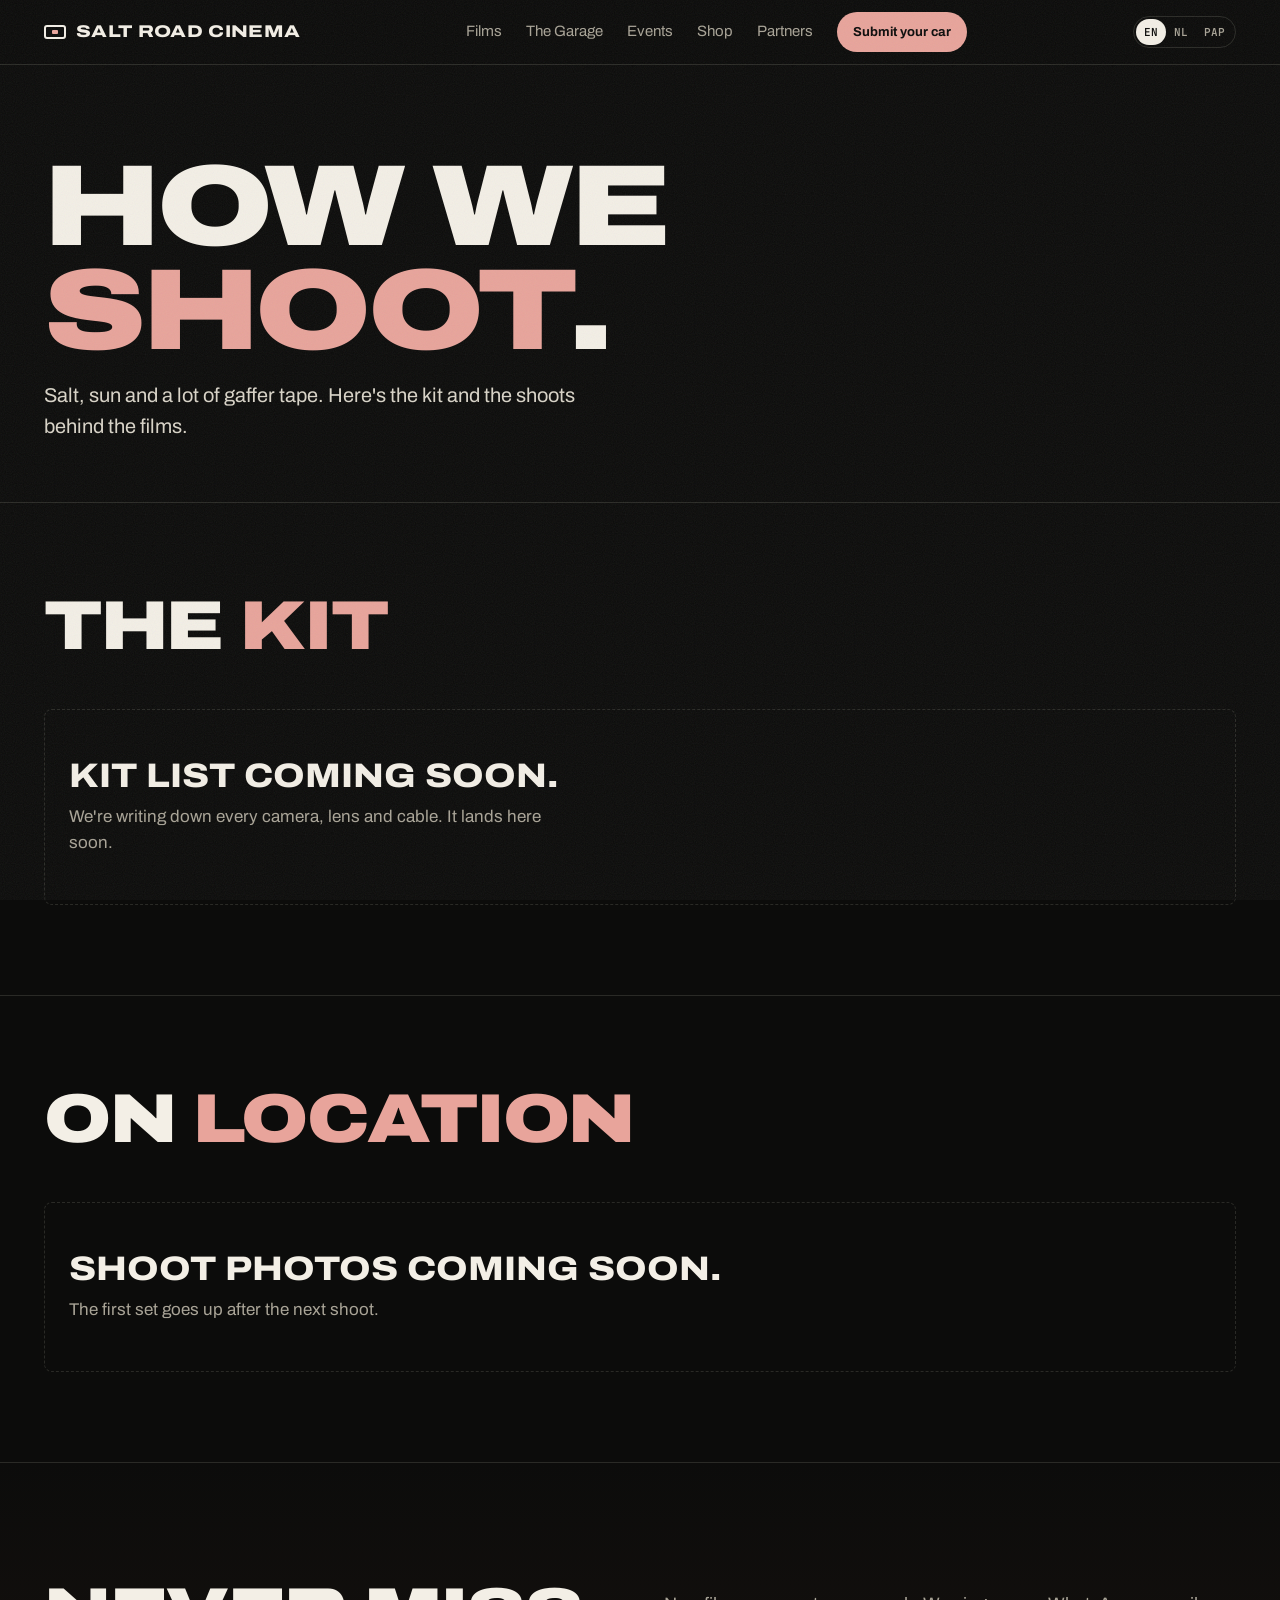
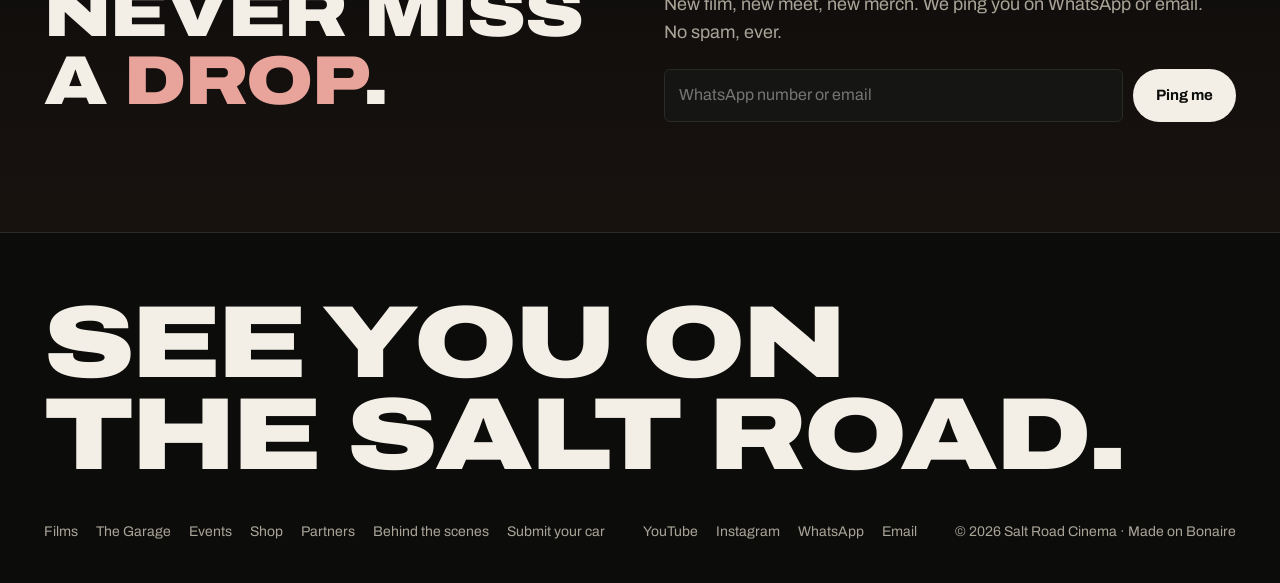
==== behind-the-scenes.html @ e277b89e "Add shop, partners and behind-the-scenes pages Co-Authored-By: Claude Opus 5.5 <noreply@anthropic.co" ====
<!doctype html>
<html lang="en">
<head>
<meta charset="utf-8">
<meta name="viewport" content="width=device-width,initial-scale=1">
<title>Behind the scenes | Salt Road Cinema</title>
<meta name="description" content="How Salt Road Cinema shoots cars on Bonaire. The kit and the shoots.">
<meta name="robots" content="noindex">
<link rel="preconnect" href="https://fonts.googleapis.com"><link rel="preconnect" href="https://fonts.gstatic.com" crossorigin>
<link href="https://fonts.googleapis.com/css2?family=Archivo:wdth,wght@100..125,400..900&family=JetBrains+Mono:wght@400;600&display=swap" rel="stylesheet">
<link rel="stylesheet" href="assets/styles.css">
<link rel="stylesheet" href="assets/css/bts.css">
</head>
<body data-page="bts">
<div data-shell="nav"></div>

<header class="page-head"><div class="wrap">
  <h1 data-i18n-html="bts.h1"></h1>
  <p class="sub" data-i18n="bts.sub"></p>
</div></header>

<main>
  <section id="gear"><div class="wrap">
    <div class="head reveal"><h2 data-i18n-html="bts.gear.h"></h2></div>
    <div id="gear-body"></div>
  </div></section>

  <section id="shoots"><div class="wrap">
    <div class="head reveal"><h2 data-i18n-html="bts.shoots.h"></h2></div>
    <div id="shoots-body"></div>
  </div></section>
</main>

<dialog id="lightbox" class="lightbox" aria-label="Photo viewer">
  <button class="lb-close" id="lb-close" type="button" data-i18n-aria="bts.close">&times;</button>
  <button class="lb-nav lb-prev" id="lb-prev" type="button" data-i18n-aria="bts.prev">&#8592;</button>
  <figure>
    <img id="lb-img" alt="">
    <figcaption id="lb-cap"></figcaption>
  </figure>
  <button class="lb-nav lb-next" id="lb-next" type="button" data-i18n-aria="bts.next">&#8594;</button>
</dialog>

<div data-shell="signup"></div><div data-shell="footer"></div>

<script src="assets/config.js"></script>
<script src="assets/i18n.js"></script>
<script src="assets/i18n/bts.js"></script>
<script src="data/gear.js"></script>
<script src="assets/shell.js"></script>
<script src="assets/bts.js"></script>
</body>
</html>
---- assets/styles.css ----
:root{
  --asphalt:#0c0c0b; --asphalt-2:#151513; --line:#2a2a26;
  --salt:#f3efe6; --salt-dim:#a9a497;
  --pan:#e8a49b;            /* Bonaire salt pan pink */
  --rally:#2346b8;          /* WR blue */
  --gold:#d4a72c;           /* gold wheels */
  --ok:#7fbf8a;
  --wide:"Archivo",system-ui,sans-serif;
  --mono:"JetBrains Mono",ui-monospace,monospace;
  --max:1240px;
}
*{box-sizing:border-box;margin:0;padding:0}
html{scroll-behavior:smooth}
body{background:var(--asphalt);color:var(--salt);font-family:var(--wide);font-size:17px;line-height:1.55;-webkit-font-smoothing:antialiased;overflow-x:hidden}
img{max-width:100%;display:block}
a{color:inherit}
.wrap{max-width:var(--max);margin:0 auto;padding:0 24px}
@media(max-width:600px){.wrap{padding:0 16px}}

/* film grain */
body::after{content:"";position:fixed;inset:0;pointer-events:none;z-index:100;opacity:.07;
  background-image:url("data:image/svg+xml,%3Csvg xmlns='http://www.w3.org/2000/svg' width='160' height='160'%3E%3Cfilter id='n'%3E%3CfeTurbulence type='fractalNoise' baseFrequency='.9' numOctaves='2'/%3E%3C/filter%3E%3Crect width='100%25' height='100%25' filter='url(%23n)'/%3E%3C/svg%3E")}

/* nav */
.nav{position:sticky;top:0;z-index:50;background:rgba(12,12,11,.86);backdrop-filter:blur(10px);border-bottom:1px solid var(--line)}
.nav .wrap{display:flex;align-items:center;justify-content:space-between;height:64px;gap:16px}
.logo{font-weight:800;font-stretch:125%;letter-spacing:.02em;text-decoration:none;font-size:17px;display:flex;align-items:center;gap:10px;white-space:nowrap}
.logo i{width:22px;height:14px;border:2px solid var(--salt);border-radius:3px;position:relative;display:inline-block}
.logo i::after{content:"";position:absolute;inset:3px 6px;background:var(--pan);border-radius:1px}
.nav-links{display:flex;gap:24px;list-style:none;font-size:15px;align-items:center}
.nav-links a:not(.btn){text-decoration:none;color:var(--salt-dim)}
.nav-links a:not(.btn):hover,.nav-links a[aria-current]{color:var(--salt)}
.nav-right{display:flex;align-items:center;gap:12px}
.lang{display:flex;border:1px solid var(--line);border-radius:99px;padding:2px}
.lang button{font:600 11px var(--mono);color:var(--salt-dim);background:none;border:0;padding:6px 8px;border-radius:99px;cursor:pointer}
.lang button[aria-pressed="true"]{background:var(--salt);color:var(--asphalt)}
.burger{display:none;width:40px;height:40px;background:none;border:1px solid var(--line);border-radius:8px;cursor:pointer;position:relative}
.burger span{position:absolute;left:11px;right:11px;height:2px;background:var(--salt);transition:transform .2s}
.burger span:first-child{top:15px}.burger span:nth-child(2){top:23px}
.menu-open .burger span:first-child{transform:translateY(4px) rotate(45deg)}
.menu-open .burger span:nth-child(2){transform:translateY(-4px) rotate(-45deg)}
.sr{position:absolute;width:1px;height:1px;overflow:hidden;clip:rect(0 0 0 0)}
@media(max-width:980px){
  .burger{display:block}
  .nav-links{display:none;position:absolute;top:64px;left:0;right:0;flex-direction:column;align-items:flex-start;gap:0;background:var(--asphalt);border-bottom:1px solid var(--line);padding:8px 16px 20px}
  .menu-open .nav-links{display:flex}
  .nav-links li{width:100%}
  .nav-links a:not(.btn){display:block;padding:14px 0;font-size:20px;font-weight:700;color:var(--salt);border-bottom:1px solid var(--line)}
  .nav-cta{margin-top:16px}
}
@media(max-width:420px){.logo{font-size:14px}.lang button{padding:6px 6px}}

.btn{display:inline-flex;align-items:center;gap:10px;font-family:var(--wide);font-weight:700;font-size:15px;padding:14px 22px;border-radius:999px;text-decoration:none;border:1px solid transparent;cursor:pointer;transition:transform .15s,background .15s,color .15s}
.btn:hover{transform:translateY(-1px)}
.btn-salt{background:var(--salt);color:var(--asphalt)}
.btn-pan{background:var(--pan);color:var(--asphalt)}
.btn-ghost{border-color:var(--line);color:var(--salt);background:transparent}
.btn-ghost:hover{border-color:var(--salt-dim)}
.btn-sm{padding:9px 15px;font-size:13px}

/* hero */
.hero{position:relative;min-height:calc(100svh - 64px);display:flex;align-items:flex-end;overflow:hidden;border-bottom:1px solid var(--line)}
.hero-bg{position:absolute;inset:0;background:
  linear-gradient(180deg,rgba(12,12,11,.15) 0%,rgba(12,12,11,.25) 45%,var(--asphalt) 100%),
  var(--hero-img, radial-gradient(120% 80% at 70% 30%,#3a2a28 0%,#14110f 60%))}
.hero-bg.photo{background-size:cover;background-position:center}
.letterbox::before,.letterbox::after{content:"";position:absolute;left:0;right:0;height:5vh;background:#000;z-index:2}
.letterbox::before{top:0}.letterbox::after{bottom:0}
.hero .wrap{position:relative;z-index:3;padding-bottom:12vh;width:100%}
.hero h1{font-weight:900;font-stretch:125%;font-size:clamp(46px,9vw,136px);line-height:.92;letter-spacing:-.02em;text-transform:uppercase}
.hero h1 em{font-style:normal;color:var(--pan)}
.hero p.lead{max-width:540px;font-size:clamp(18px,2vw,21px);color:#d9d4c8;margin:26px 0 32px}
.hero .ctas{display:flex;gap:12px;flex-wrap:wrap}
.timecode{position:absolute;z-index:3;top:calc(5vh + 18px);right:24px;font-family:var(--mono);font-size:12px;color:var(--salt-dim);display:flex;gap:10px;align-items:center}
.timecode b{width:8px;height:8px;border-radius:50%;background:#e5484d;animation:rec 1.2s infinite}
@keyframes rec{50%{opacity:.2}}

/* sections */
section{padding:110px 0;border-bottom:1px solid var(--line)}
@media(max-width:600px){section{padding:72px 0}}
h2{font-weight:900;font-stretch:120%;font-size:clamp(34px,5.4vw,72px);line-height:.98;letter-spacing:-.02em;text-transform:uppercase;max-width:14ch}
h2 em{font-style:normal;color:var(--pan)}
.sub{color:var(--salt-dim);max-width:560px;margin-top:18px;font-size:18px}
.head{display:flex;justify-content:space-between;align-items:flex-end;gap:24px;flex-wrap:wrap;margin-bottom:48px}

/* videos */
.reel{display:grid;grid-template-columns:2fr 1fr;gap:16px;align-items:start}
.reel .side{display:grid;gap:16px}
@media(max-width:860px){.reel{grid-template-columns:1fr}}
.vid{position:relative;aspect-ratio:16/9;background:var(--asphalt-2);border:1px solid var(--line);border-radius:6px;overflow:hidden}
.vid iframe{position:absolute;inset:0;width:100%;height:100%;border:0}
.vid .ph{position:absolute;inset:0;display:flex;flex-direction:column;justify-content:flex-end;padding:18px;background:linear-gradient(160deg,#1d1a18,#0f0e0d)}
.vid .ph span{font-family:var(--mono);font-size:12px;color:var(--salt-dim)}
.vid .ph strong{font-size:18px;font-stretch:115%}

/* project teaser */
.subi-teaser{display:grid;grid-template-columns:1.1fr 1fr;gap:56px;align-items:center}
@media(max-width:860px){.subi-teaser{grid-template-columns:1fr;gap:36px}}
.car-frame{background:linear-gradient(180deg,#141a2e 0%,#0c0c0b 100%);border:1px solid var(--line);border-radius:8px;padding:28px;position:relative}
.car-frame svg{width:100%;height:auto}

/* meter */
.meter{margin:28px 0}
.meter .bar{height:10px;border-radius:99px;background:var(--line);overflow:hidden}
.meter .fill{height:100%;background:linear-gradient(90deg,var(--rally),var(--pan));border-radius:99px;width:0;transition:width 1.4s cubic-bezier(.2,.8,.2,1)}
.meter .nums{display:flex;justify-content:space-between;font-family:var(--mono);font-size:13px;color:var(--salt-dim);margin-top:10px}
.meter .nums b{color:var(--salt);font-weight:600}

/* about */
.about{display:grid;grid-template-columns:1fr 1fr;gap:56px}
@media(max-width:860px){.about{grid-template-columns:1fr}}
.about p{color:#d9d4c8;font-size:19px;margin-bottom:18px;max-width:52ch}
.stats{display:grid;grid-template-columns:repeat(3,1fr);border-top:1px solid var(--line);margin-top:28px}
.stats div{padding:22px 0}
.stats b{display:block;font-size:clamp(28px,3.5vw,44px);font-weight:900;font-stretch:120%}
.stats span{color:var(--salt-dim);font-size:14px}

/* footer */
footer{padding:64px 0 40px}
footer .big{font-weight:900;font-stretch:125%;font-size:clamp(40px,8vw,110px);line-height:.9;text-transform:uppercase;letter-spacing:-.02em}
footer .row{display:flex;justify-content:space-between;gap:20px;flex-wrap:wrap;margin-top:40px;color:var(--salt-dim);font-size:14px}
footer .row a{text-decoration:none;margin-right:18px}
footer .row a:hover{color:var(--salt)}

/* ---------- Subi page ---------- */
.subi-hero{padding:80px 0 90px}
.subi-hero .grid{display:grid;grid-template-columns:1fr 1fr;gap:48px;align-items:end}
@media(max-width:860px){.subi-hero .grid{grid-template-columns:1fr}}
.subi-hero h1{font-weight:900;font-stretch:125%;font-size:clamp(52px,10vw,150px);line-height:.88;letter-spacing:-.03em;text-transform:uppercase}
.subi-hero h1 span{color:var(--rally);-webkit-text-stroke:1px #4f6fe0}
.spec{display:grid;grid-template-columns:repeat(2,1fr);gap:1px;background:var(--line);border:1px solid var(--line);border-radius:6px;overflow:hidden;margin-top:28px}
.spec div{background:var(--asphalt);padding:14px 16px}
.spec span{display:block;font-family:var(--mono);font-size:11px;color:var(--salt-dim);text-transform:uppercase;letter-spacing:.06em}
.spec b{font-size:16px}

.ways{display:grid;grid-template-columns:repeat(3,1fr);gap:16px}
@media(max-width:860px){.ways{grid-template-columns:1fr}}
.way{border:1px solid var(--line);border-radius:8px;padding:28px;display:flex;flex-direction:column;gap:14px;text-decoration:none;transition:border-color .2s,background .2s}
.way:hover{border-color:var(--pan);background:var(--asphalt-2)}
.way h3{font-size:26px;font-stretch:120%;font-weight:800;line-height:1.05;text-transform:uppercase}
.way p{color:var(--salt-dim)}
.way .go{margin-top:auto;font-weight:700;color:var(--pan)}

/* parts */
.filters{display:flex;gap:8px;flex-wrap:wrap;margin-bottom:22px}
.chip{font-family:var(--wide);font-size:13px;font-weight:600;padding:8px 14px;border-radius:99px;border:1px solid var(--line);background:transparent;color:var(--salt-dim);cursor:pointer}
.chip[aria-pressed="true"]{background:var(--salt);color:var(--asphalt);border-color:var(--salt)}
.parts{border-top:1px solid var(--line)}
.part{display:grid;grid-template-columns:110px 1fr 100px 100px 230px;gap:18px;align-items:center;padding:18px 0;border-bottom:1px solid var(--line)}
.part .grp{font-family:var(--mono);font-size:12px;color:var(--salt-dim);text-transform:uppercase}
.part h4{font-size:18px;font-weight:700}
.part p{color:var(--salt-dim);font-size:14px}
.part .price{font-family:var(--mono);font-size:15px}
.status{font-family:var(--mono);font-size:12px;padding:5px 10px;border-radius:99px;border:1px solid var(--line);text-align:center;white-space:nowrap}
.status.needed{color:var(--pan);border-color:rgba(232,164,155,.4)}
.status.pledged{color:var(--gold);border-color:rgba(212,167,44,.4)}
.status.fitted{color:var(--ok);border-color:rgba(127,191,138,.4)}
.part .acts{display:flex;gap:8px;justify-content:flex-end}
.part.done{opacity:.5}
@media(max-width:860px){
  .part{grid-template-columns:1fr auto;gap:8px 14px}
  .part .grp{grid-column:1/-1}
  .part .price{grid-column:1}.part .status{grid-column:2;justify-self:end}
  .part .acts{grid-column:1/-1;justify-content:flex-start}
}

/* decal map */
.decal{display:grid;grid-template-columns:1.4fr 1fr;gap:40px;align-items:start}
@media(max-width:960px){.decal{grid-template-columns:1fr}}
.decal svg{width:100%;height:auto}
.zone{cursor:pointer;transition:fill .2s,stroke .2s}
.zone{fill:rgba(232,164,155,.08);stroke:rgba(232,164,155,.55);stroke-width:2;stroke-dasharray:6 5}
.zone:hover,.zone.on{fill:rgba(232,164,155,.35);stroke:var(--pan);stroke-dasharray:0}
.zone.taken{fill:rgba(212,167,44,.25);stroke:var(--gold);stroke-dasharray:0;cursor:default}
.tiers{display:grid;gap:12px}
.tier{border:1px solid var(--line);border-radius:8px;padding:20px 22px;cursor:pointer;transition:border-color .2s,background .2s;text-align:left;background:transparent;color:var(--salt);font-family:var(--wide);width:100%}
.tier:hover,.tier.on{border-color:var(--pan);background:var(--asphalt-2)}
.tier.taken{opacity:.55;cursor:default}
.tier .top{display:flex;justify-content:space-between;align-items:baseline;gap:12px}
.tier h4{font-size:20px;font-weight:800;font-stretch:115%;text-transform:uppercase}
.tier .amt{font-family:var(--mono);font-size:16px;color:var(--pan)}
.tier p{color:var(--salt-dim);font-size:14px;margin-top:6px}

/* chip-in */
.chipin{display:grid;grid-template-columns:1fr 1fr;gap:48px;align-items:center}
@media(max-width:860px){.chipin{grid-template-columns:1fr}}
.amounts{display:grid;grid-template-columns:repeat(4,1fr);gap:10px;margin:22px 0}
.amounts button{font-family:var(--mono);font-size:18px;padding:18px 0;border-radius:8px;border:1px solid var(--line);background:transparent;color:var(--salt);cursor:pointer}
.amounts button.on,.amounts button:hover{border-color:var(--pan);color:var(--pan)}
.what-buys{font-family:var(--mono);font-size:14px;color:var(--salt-dim);min-height:22px}

/* form */
form.sponsor{display:grid;grid-template-columns:1fr 1fr;gap:14px}
form.sponsor .full{grid-column:1/-1}
@media(max-width:600px){form.sponsor{grid-template-columns:1fr}}
label{display:grid;gap:6px;font-size:13px;color:var(--salt-dim)}
input,select,textarea{font:inherit;font-size:16px;color:var(--salt);background:var(--asphalt-2);border:1px solid var(--line);border-radius:6px;padding:13px 14px}
input:focus,select:focus,textarea:focus{outline:none;border-color:var(--pan)}
textarea{min-height:110px;resize:vertical}

/* ship modal */
dialog{margin:auto;background:var(--asphalt-2);color:var(--salt);border:1px solid var(--line);border-radius:10px;padding:30px;max-width:480px;width:calc(100% - 32px)}
dialog::backdrop{background:rgba(0,0,0,.7)}
dialog h3{font-size:24px;font-stretch:115%;font-weight:800;text-transform:uppercase;margin-bottom:10px}
dialog pre{font-family:var(--mono);font-size:14px;background:var(--asphalt);border:1px solid var(--line);border-radius:6px;padding:16px;margin:16px 0;white-space:pre-wrap}
dialog .row{display:flex;gap:10px;flex-wrap:wrap}

.wall{display:flex;flex-wrap:wrap;gap:10px}
.wall span{border:1px solid var(--line);border-radius:99px;padding:10px 18px;font-weight:700;font-stretch:115%}
.wall span.empty{border-style:dashed;color:var(--salt-dim);font-weight:500}

.reveal{opacity:0;transform:translateY(18px);transition:opacity .8s,transform .8s}
.reveal.in{opacity:1;transform:none}
@media(prefers-reduced-motion:reduce){.reveal{opacity:1;transform:none}.timecode b{animation:none}}

/* ---------- shared page parts ---------- */
.page-head{padding:90px 0 60px;border-bottom:1px solid var(--line)}
.page-head h1{font-weight:900;font-stretch:125%;font-size:clamp(48px,9vw,128px);line-height:.9;letter-spacing:-.03em;text-transform:uppercase}
.page-head h1 em{font-style:normal;color:var(--pan)}
.page-head .sub{font-size:20px;color:#d9d4c8}
.cards{display:grid;grid-template-columns:repeat(3,1fr);gap:16px}
@media(max-width:960px){.cards{grid-template-columns:repeat(2,1fr)}}
@media(max-width:600px){.cards{grid-template-columns:1fr}}
.card{border:1px solid var(--line);border-radius:8px;overflow:hidden;background:var(--asphalt-2);text-decoration:none;display:flex;flex-direction:column;transition:border-color .2s,transform .2s}
a.card:hover{border-color:var(--pan);transform:translateY(-2px)}
.card .media{aspect-ratio:16/10;background:linear-gradient(160deg,#1d1a18,#0f0e0d);position:relative;overflow:hidden}
.card .media img{width:100%;height:100%;object-fit:cover}
.card .body{padding:18px 20px 22px;display:grid;gap:6px}
.card h3{font-size:20px;font-weight:800;font-stretch:115%;line-height:1.15}
.card p{color:var(--salt-dim);font-size:14px}
.tag{font-family:var(--mono);font-size:11px;text-transform:uppercase;letter-spacing:.06em;color:var(--pan)}
.form-ok{color:var(--ok);font-weight:600}

/* sign-up band */
.signup{background:linear-gradient(180deg,var(--asphalt) 0%,#18120f 100%)}
.signup-grid{display:grid;grid-template-columns:1fr 1fr;gap:48px;align-items:center}
@media(max-width:860px){.signup-grid{grid-template-columns:1fr;gap:24px}}
.signup-form{display:flex;gap:10px;margin-top:22px;flex-wrap:wrap}
.signup-form input{flex:1 1 220px}
.signup-done{margin-top:22px;color:var(--ok);font-weight:600}
footer .foot-links{display:flex;flex-wrap:wrap;gap:6px 18px}
footer .foot-links a{margin:0}
.car-photo{position:relative}
.car-photo img{width:100%;height:auto}
.car-photo .zones-overlay{position:absolute;inset:0;width:100%;height:100%}
---- assets/css/bts.css ----
[hidden]{display:none!important}
#gear,#shoots{padding:90px 0}
@media(max-width:600px){#gear,#shoots{padding:64px 0}}
.demo-note{font-family:var(--mono);font-size:12px;color:var(--pan);margin-bottom:22px}
.soon{border:1px dashed var(--line);border-radius:8px;padding:48px 24px;display:grid;gap:10px}
.soon h3{font-size:clamp(22px,3vw,34px);font-weight:800;font-stretch:115%;text-transform:uppercase;line-height:1.05}
.soon p{color:var(--salt-dim);max-width:48ch}

.gear-group{display:grid;grid-template-columns:200px 1fr;gap:24px;padding:26px 0;border-top:1px solid var(--line)}
.gear-group:last-child{border-bottom:1px solid var(--line)}
@media(max-width:700px){.gear-group{grid-template-columns:1fr;gap:12px}}
.gear-group h3{font-size:20px;font-weight:800;font-stretch:115%;text-transform:uppercase}
.gear-group ul{list-style:none;display:grid;gap:14px}
.gear-group li{display:grid;gap:2px}
.gear-group li b{font-size:18px}
.gear-group li span{color:var(--salt-dim);font-size:14px}

.gallery{margin-bottom:64px}
.gallery:last-child{margin-bottom:0}
.ghead{display:flex;justify-content:space-between;align-items:baseline;gap:12px 24px;flex-wrap:wrap;margin-bottom:18px}
.ghead h3{font-size:clamp(22px,3vw,32px);font-weight:800;font-stretch:115%;text-transform:uppercase;line-height:1.05}
.ghead span{font-family:var(--mono);font-size:13px;color:var(--salt-dim)}
.ghead a{color:var(--pan)}
.masonry{columns:3;column-gap:12px}
@media(max-width:860px){.masonry{columns:2}}
.shot{display:block;width:100%;margin:0 0 12px;padding:0;border:1px solid var(--line);border-radius:6px;overflow:hidden;background:var(--asphalt-2);cursor:zoom-in;break-inside:avoid;transition:border-color .2s}
.shot:hover,.shot:focus-visible{border-color:var(--pan);outline:none}
.shot img{width:100%;height:auto}

/* lightbox */
dialog.lightbox{margin:0;padding:0;border:0;max-width:100vw;max-height:100vh;width:100vw;height:100vh;background:rgba(8,8,7,.96);display:none;align-items:center;justify-content:center;border-radius:0}
dialog.lightbox[open]{display:flex}
dialog.lightbox figure{max-width:min(92vw,1200px);max-height:88vh;display:grid;gap:12px;justify-items:center}
dialog.lightbox img{max-width:100%;max-height:78vh;object-fit:contain;border-radius:4px}
dialog.lightbox figcaption{font-family:var(--mono);font-size:13px;color:var(--salt-dim);text-align:center}
.lb-close,.lb-nav{position:absolute;background:rgba(21,21,19,.85);color:var(--salt);border:1px solid var(--line);border-radius:99px;width:48px;height:48px;font-size:22px;line-height:1;cursor:pointer;display:grid;place-items:center}
.lb-close:hover,.lb-nav:hover{border-color:var(--pan)}
.lb-close{top:16px;right:16px;font-size:28px}
.lb-nav{top:50%;transform:translateY(-50%)}
.lb-prev{left:12px}.lb-next{right:12px}
@media(max-width:600px){.lb-nav{top:auto;bottom:18px;transform:none}.lb-prev{left:calc(50% - 60px)}.lb-next{right:calc(50% - 60px)}}
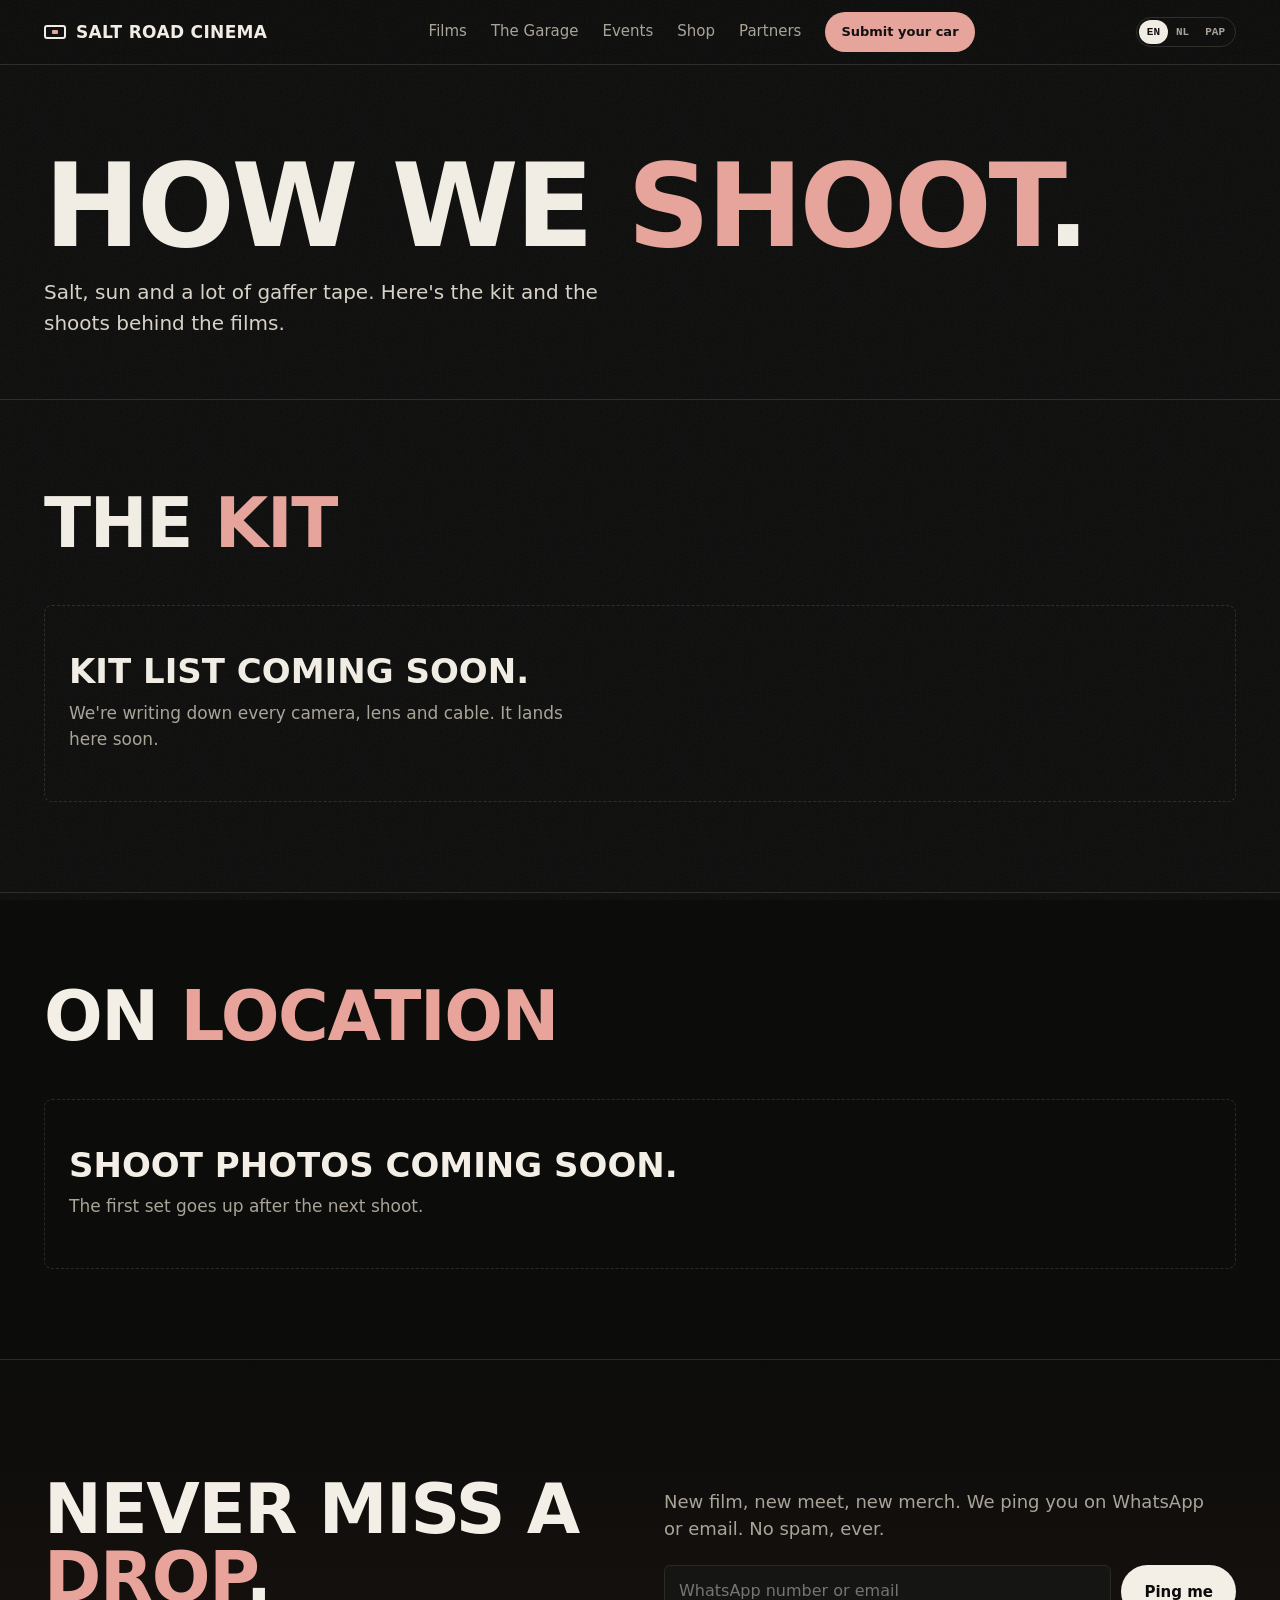
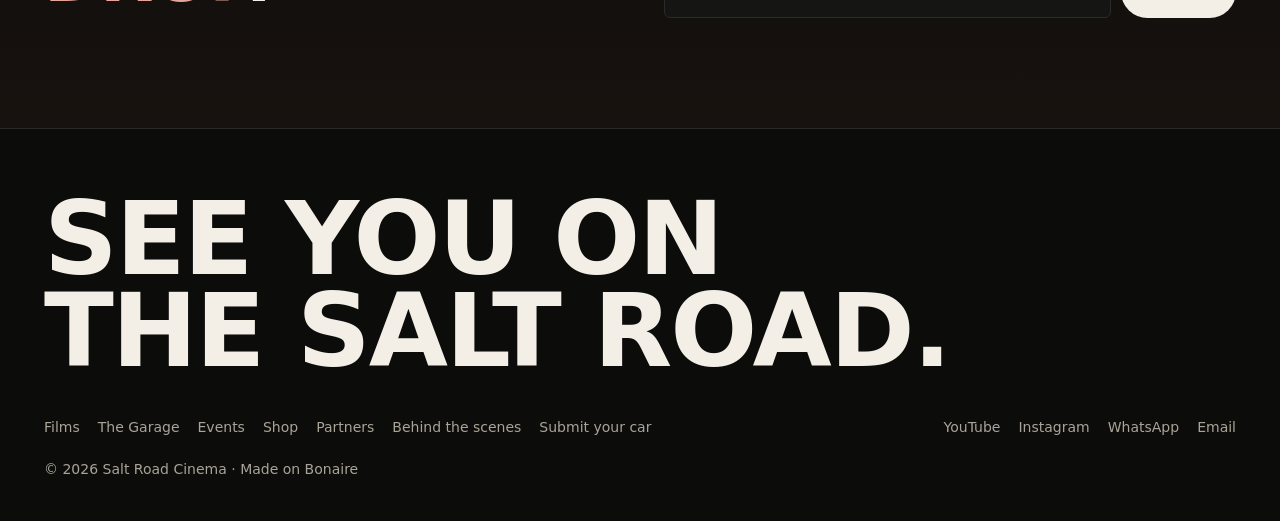
==== commit f3a291bb: "Self-host Google Fonts Fonts now load from /fonts (woff2, latin + latin-ext) instead of fonts.google" ====
--- a/behind-the-scenes.html
+++ b/behind-the-scenes.html
@@ -6,8 +6,8 @@
 <title>Behind the scenes | Salt Road Cinema</title>
 <meta name="description" content="How Salt Road Cinema shoots cars on Bonaire. The kit and the shoots.">
 <meta name="robots" content="noindex">
-<link rel="preconnect" href="https://fonts.googleapis.com"><link rel="preconnect" href="https://fonts.gstatic.com" crossorigin>
-<link href="https://fonts.googleapis.com/css2?family=Archivo:wdth,wght@100..125,400..900&family=JetBrains+Mono:wght@400;600&display=swap" rel="stylesheet">
+<link href="fonts/archivo-jetbrains-mono-0679c9.css" rel="stylesheet">
+<link rel="icon" href="favicon.svg" type="image/svg+xml">
 <link rel="stylesheet" href="assets/styles.css">
 <link rel="stylesheet" href="assets/css/bts.css">
 </head>
--- a/fonts/archivo-jetbrains-mono-0679c9.css
+++ b/fonts/archivo-jetbrains-mono-0679c9.css
@@ -0,0 +1,57 @@
+/* Self-hosted copy of https://fonts.googleapis.com/css2?family=Archivo:wdth,wght@100..125,400..900&family=JetBrains+Mono:wght@400;600&display=swap */
+/* Archivo normal 400_900 latin-ext */
+@font-face {
+  font-family: 'Archivo';
+  font-style: normal;
+  font-weight: 400 900;
+  font-stretch: 100% 125%;
+  font-display: swap;
+  src: url(archivo-latin-ext-8ec07340.woff2) format('woff2');
+  unicode-range: U+0100-02BA, U+02BD-02C5, U+02C7-02CC, U+02CE-02D7, U+02DD-02FF, U+0304, U+0308, U+0329, U+1D00-1DBF, U+1E00-1E9F, U+1EF2-1EFF, U+2020, U+20A0-20AB, U+20AD-20C4, U+2113, U+2C60-2C7F, U+A720-A7FF;
+}
+/* Archivo normal 400_900 latin */
+@font-face {
+  font-family: 'Archivo';
+  font-style: normal;
+  font-weight: 400 900;
+  font-stretch: 100% 125%;
+  font-display: swap;
+  src: url(archivo-latin-ad60be9c.woff2) format('woff2');
+  unicode-range: U+0000-00FF, U+0131, U+0152-0153, U+02BB-02BC, U+02C6, U+02DA, U+02DC, U+0304, U+0308, U+0329, U+2000-206F, U+20AC, U+2122, U+2191, U+2193, U+2212, U+2215, U+FEFF, U+FFFD;
+}
+/* JetBrains Mono normal 400 latin-ext */
+@font-face {
+  font-family: 'JetBrains Mono';
+  font-style: normal;
+  font-weight: 400;
+  font-display: swap;
+  src: url(jetbrains-mono-latin-ext-9326b4c9.woff2) format('woff2');
+  unicode-range: U+0100-02BA, U+02BD-02C5, U+02C7-02CC, U+02CE-02D7, U+02DD-02FF, U+0304, U+0308, U+0329, U+1D00-1DBF, U+1E00-1E9F, U+1EF2-1EFF, U+2020, U+20A0-20AB, U+20AD-20C4, U+2113, U+2C60-2C7F, U+A720-A7FF;
+}
+/* JetBrains Mono normal 400 latin */
+@font-face {
+  font-family: 'JetBrains Mono';
+  font-style: normal;
+  font-weight: 400;
+  font-display: swap;
+  src: url(jetbrains-mono-latin-b87346fd.woff2) format('woff2');
+  unicode-range: U+0000-00FF, U+0131, U+0152-0153, U+02BB-02BC, U+02C6, U+02DA, U+02DC, U+0304, U+0308, U+0329, U+2000-206F, U+20AC, U+2122, U+2191, U+2193, U+2212, U+2215, U+FEFF, U+FFFD;
+}
+/* JetBrains Mono normal 600 latin-ext */
+@font-face {
+  font-family: 'JetBrains Mono';
+  font-style: normal;
+  font-weight: 600;
+  font-display: swap;
+  src: url(jetbrains-mono-latin-ext-9326b4c9.woff2) format('woff2');
+  unicode-range: U+0100-02BA, U+02BD-02C5, U+02C7-02CC, U+02CE-02D7, U+02DD-02FF, U+0304, U+0308, U+0329, U+1D00-1DBF, U+1E00-1E9F, U+1EF2-1EFF, U+2020, U+20A0-20AB, U+20AD-20C4, U+2113, U+2C60-2C7F, U+A720-A7FF;
+}
+/* JetBrains Mono normal 600 latin */
+@font-face {
+  font-family: 'JetBrains Mono';
+  font-style: normal;
+  font-weight: 600;
+  font-display: swap;
+  src: url(jetbrains-mono-latin-b87346fd.woff2) format('woff2');
+  unicode-range: U+0000-00FF, U+0131, U+0152-0153, U+02BB-02BC, U+02C6, U+02DA, U+02DC, U+0304, U+0308, U+0329, U+2000-206F, U+20AC, U+2122, U+2191, U+2193, U+2212, U+2215, U+FEFF, U+FFFD;
+}
--- a/assets/styles.css
+++ b/assets/styles.css
@@ -48,7 +48,8 @@
   .nav-links a:not(.btn){display:block;padding:14px 0;font-size:20px;font-weight:700;color:var(--salt);border-bottom:1px solid var(--line)}
   .nav-cta{margin-top:16px}
 }
-@media(max-width:420px){.logo{font-size:14px}.lang button{padding:6px 6px}}
+@media(max-width:420px){.nav .wrap,.nav-right{gap:8px}.logo{font-size:12px;letter-spacing:0;gap:7px;min-width:0;overflow:hidden}.logo i{width:18px;height:12px}.lang button{padding:6px 5px}.burger{width:36px;height:36px}.burger span{left:9px;right:9px}.burger span:first-child{top:13px}.burger span:nth-child(2){top:21px}}
+[hidden]{display:none!important}
 
 .btn{display:inline-flex;align-items:center;gap:10px;font-family:var(--wide);font-weight:700;font-size:15px;padding:14px 22px;border-radius:999px;text-decoration:none;border:1px solid transparent;cursor:pointer;transition:transform .15s,background .15s,color .15s}
 .btn:hover{transform:translateY(-1px)}
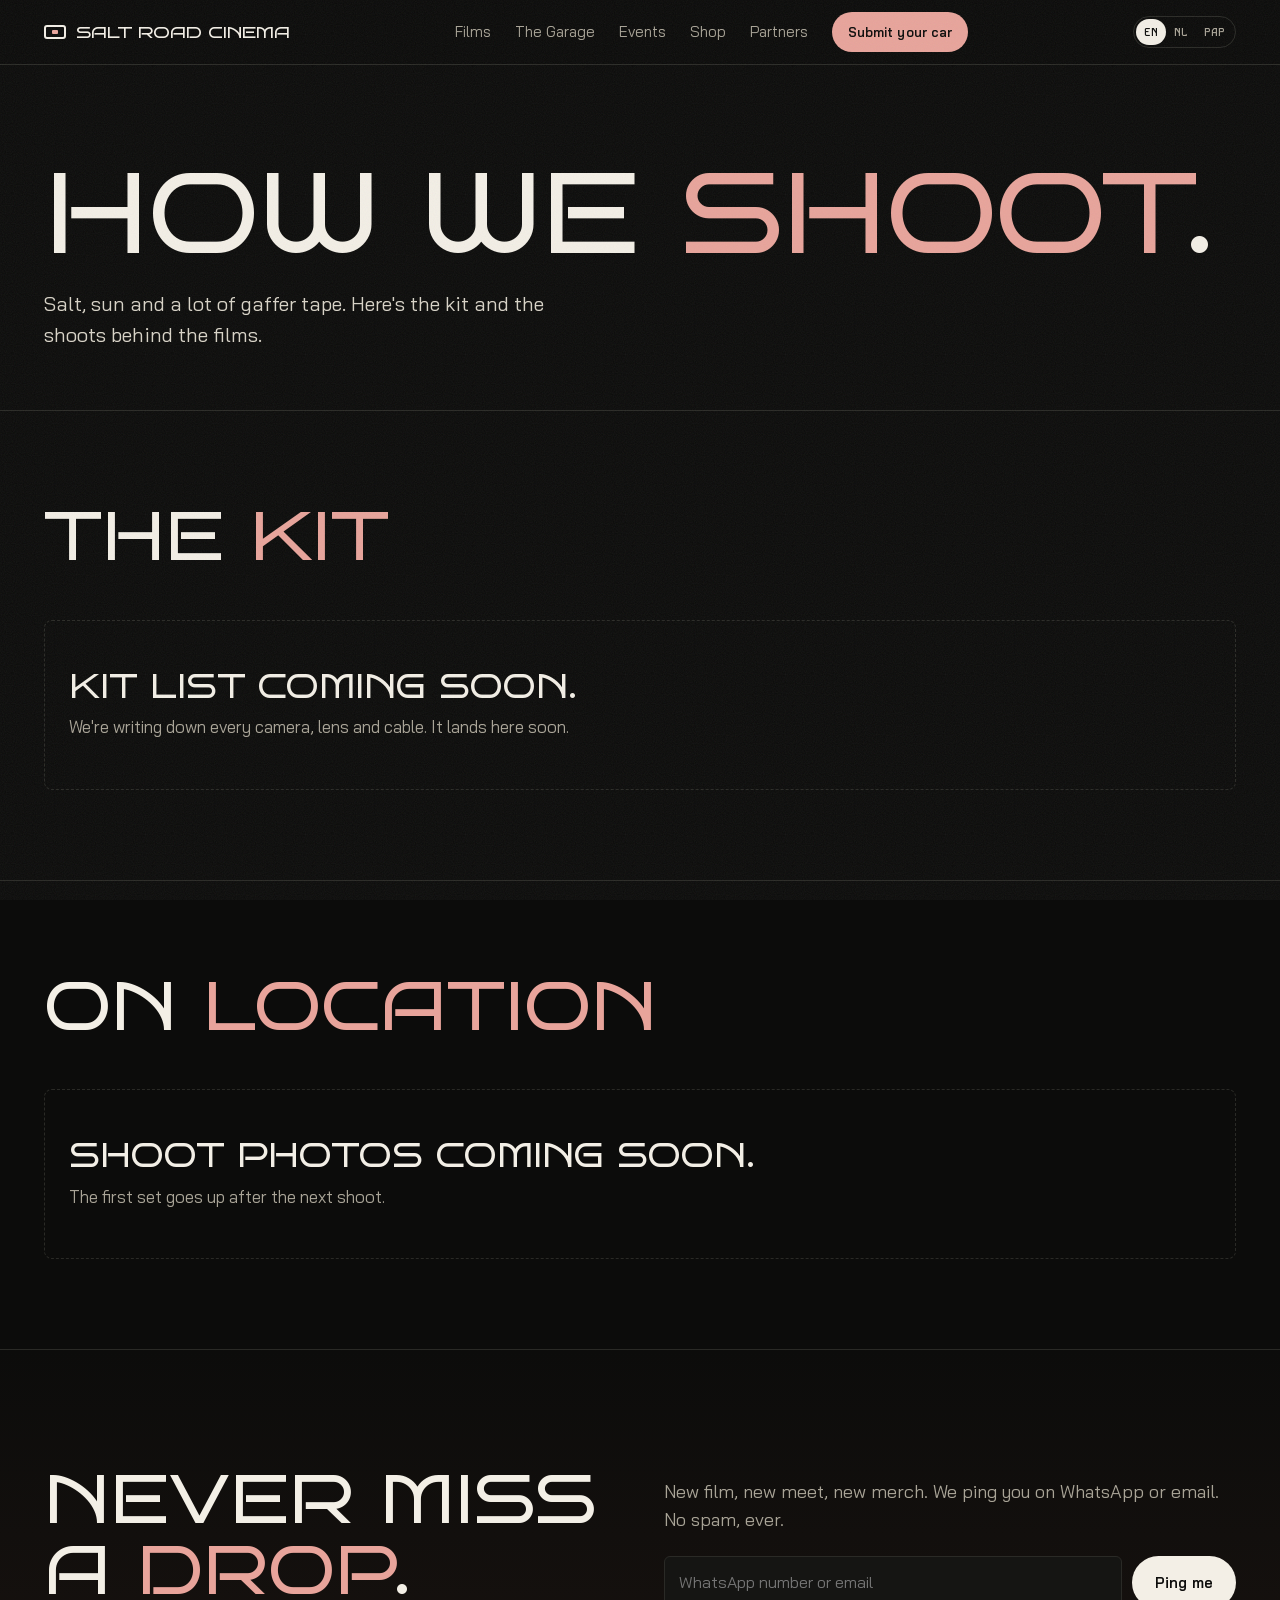
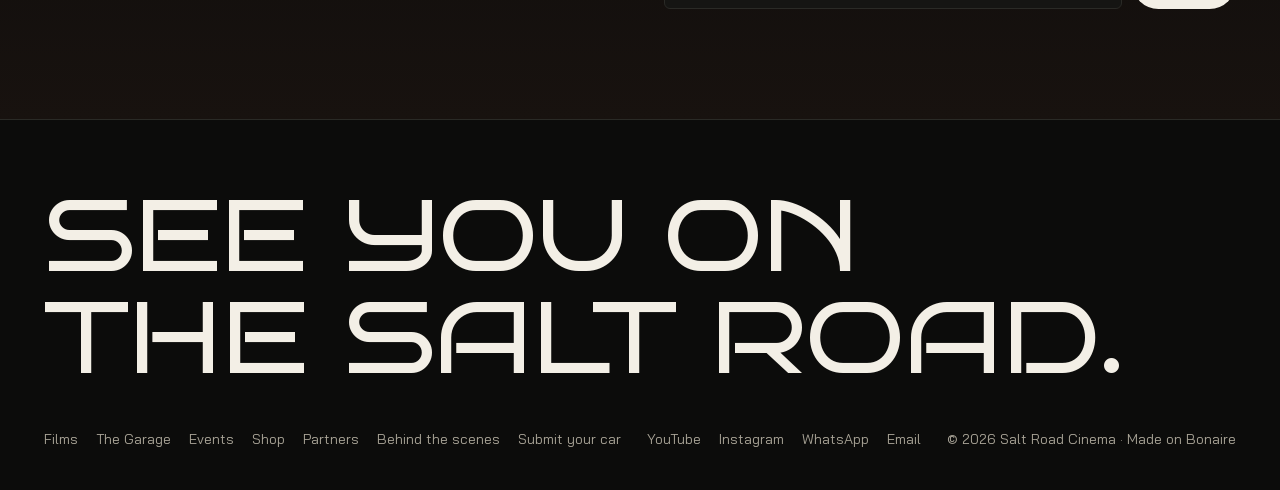
==== commit 05cb4692: "Type: Bruno Ace SC headlines, Bai Jamjuree body, Kode Mono labels (self-hosted) Co-Authored-By: Clau" ====
--- a/behind-the-scenes.html
+++ b/behind-the-scenes.html
@@ -6,7 +6,7 @@
 <title>Behind the scenes | Salt Road Cinema</title>
 <meta name="description" content="How Salt Road Cinema shoots cars on Bonaire. The kit and the shoots.">
 <meta name="robots" content="noindex">
-<link href="fonts/archivo-jetbrains-mono-0679c9.css" rel="stylesheet">
+<link href="fonts/site-fonts.css" rel="stylesheet">
 <link rel="icon" href="favicon.svg" type="image/svg+xml">
 <link rel="stylesheet" href="assets/styles.css">
 <link rel="stylesheet" href="assets/css/bts.css">
--- a/fonts/site-fonts.css
+++ b/fonts/site-fonts.css
@@ -0,0 +1,149 @@
+/* Self-hosted: Bruno Ace SC (display), Bai Jamjuree (body), Kode Mono (labels). OFL. */
+/* Bai Jamjuree italic 400 latin-ext */
+@font-face {
+  font-family: 'Bai Jamjuree';
+  font-style: italic;
+  font-weight: 400;
+  font-display: swap;
+  src: url(bai-jamjuree-italic-400-latin-ext-bcf56e98.woff2) format('woff2');
+  unicode-range: U+0100-02BA, U+02BD-02C5, U+02C7-02CC, U+02CE-02D7, U+02DD-02FF, U+0304, U+0308, U+0329, U+1D00-1DBF, U+1E00-1E9F, U+1EF2-1EFF, U+2020, U+20A0-20AB, U+20AD-20C4, U+2113, U+2C60-2C7F, U+A720-A7FF;
+}
+/* Bai Jamjuree italic 400 latin */
+@font-face {
+  font-family: 'Bai Jamjuree';
+  font-style: italic;
+  font-weight: 400;
+  font-display: swap;
+  src: url(bai-jamjuree-italic-400-latin-c34d5d12.woff2) format('woff2');
+  unicode-range: U+0000-00FF, U+0131, U+0152-0153, U+02BB-02BC, U+02C6, U+02DA, U+02DC, U+0304, U+0308, U+0329, U+2000-206F, U+20AC, U+2122, U+2191, U+2193, U+2212, U+2215, U+FEFF, U+FFFD;
+}
+/* Bai Jamjuree normal 400 latin-ext */
+@font-face {
+  font-family: 'Bai Jamjuree';
+  font-style: normal;
+  font-weight: 400;
+  font-display: swap;
+  src: url(bai-jamjuree-normal-400-latin-ext-1be1147d.woff2) format('woff2');
+  unicode-range: U+0100-02BA, U+02BD-02C5, U+02C7-02CC, U+02CE-02D7, U+02DD-02FF, U+0304, U+0308, U+0329, U+1D00-1DBF, U+1E00-1E9F, U+1EF2-1EFF, U+2020, U+20A0-20AB, U+20AD-20C4, U+2113, U+2C60-2C7F, U+A720-A7FF;
+}
+/* Bai Jamjuree normal 400 latin */
+@font-face {
+  font-family: 'Bai Jamjuree';
+  font-style: normal;
+  font-weight: 400;
+  font-display: swap;
+  src: url(bai-jamjuree-normal-400-latin-2b4aea4a.woff2) format('woff2');
+  unicode-range: U+0000-00FF, U+0131, U+0152-0153, U+02BB-02BC, U+02C6, U+02DA, U+02DC, U+0304, U+0308, U+0329, U+2000-206F, U+20AC, U+2122, U+2191, U+2193, U+2212, U+2215, U+FEFF, U+FFFD;
+}
+/* Bai Jamjuree normal 500 latin-ext */
+@font-face {
+  font-family: 'Bai Jamjuree';
+  font-style: normal;
+  font-weight: 500;
+  font-display: swap;
+  src: url(bai-jamjuree-normal-500-latin-ext-59f02088.woff2) format('woff2');
+  unicode-range: U+0100-02BA, U+02BD-02C5, U+02C7-02CC, U+02CE-02D7, U+02DD-02FF, U+0304, U+0308, U+0329, U+1D00-1DBF, U+1E00-1E9F, U+1EF2-1EFF, U+2020, U+20A0-20AB, U+20AD-20C4, U+2113, U+2C60-2C7F, U+A720-A7FF;
+}
+/* Bai Jamjuree normal 500 latin */
+@font-face {
+  font-family: 'Bai Jamjuree';
+  font-style: normal;
+  font-weight: 500;
+  font-display: swap;
+  src: url(bai-jamjuree-normal-500-latin-e710c9e0.woff2) format('woff2');
+  unicode-range: U+0000-00FF, U+0131, U+0152-0153, U+02BB-02BC, U+02C6, U+02DA, U+02DC, U+0304, U+0308, U+0329, U+2000-206F, U+20AC, U+2122, U+2191, U+2193, U+2212, U+2215, U+FEFF, U+FFFD;
+}
+/* Bai Jamjuree normal 600 latin-ext */
+@font-face {
+  font-family: 'Bai Jamjuree';
+  font-style: normal;
+  font-weight: 600;
+  font-display: swap;
+  src: url(bai-jamjuree-normal-600-latin-ext-268b6c2b.woff2) format('woff2');
+  unicode-range: U+0100-02BA, U+02BD-02C5, U+02C7-02CC, U+02CE-02D7, U+02DD-02FF, U+0304, U+0308, U+0329, U+1D00-1DBF, U+1E00-1E9F, U+1EF2-1EFF, U+2020, U+20A0-20AB, U+20AD-20C4, U+2113, U+2C60-2C7F, U+A720-A7FF;
+}
+/* Bai Jamjuree normal 600 latin */
+@font-face {
+  font-family: 'Bai Jamjuree';
+  font-style: normal;
+  font-weight: 600;
+  font-display: swap;
+  src: url(bai-jamjuree-normal-600-latin-b937c490.woff2) format('woff2');
+  unicode-range: U+0000-00FF, U+0131, U+0152-0153, U+02BB-02BC, U+02C6, U+02DA, U+02DC, U+0304, U+0308, U+0329, U+2000-206F, U+20AC, U+2122, U+2191, U+2193, U+2212, U+2215, U+FEFF, U+FFFD;
+}
+/* Bai Jamjuree normal 700 latin-ext */
+@font-face {
+  font-family: 'Bai Jamjuree';
+  font-style: normal;
+  font-weight: 700;
+  font-display: swap;
+  src: url(bai-jamjuree-normal-700-latin-ext-ce570db6.woff2) format('woff2');
+  unicode-range: U+0100-02BA, U+02BD-02C5, U+02C7-02CC, U+02CE-02D7, U+02DD-02FF, U+0304, U+0308, U+0329, U+1D00-1DBF, U+1E00-1E9F, U+1EF2-1EFF, U+2020, U+20A0-20AB, U+20AD-20C4, U+2113, U+2C60-2C7F, U+A720-A7FF;
+}
+/* Bai Jamjuree normal 700 latin */
+@font-face {
+  font-family: 'Bai Jamjuree';
+  font-style: normal;
+  font-weight: 700;
+  font-display: swap;
+  src: url(bai-jamjuree-normal-700-latin-e6a98074.woff2) format('woff2');
+  unicode-range: U+0000-00FF, U+0131, U+0152-0153, U+02BB-02BC, U+02C6, U+02DA, U+02DC, U+0304, U+0308, U+0329, U+2000-206F, U+20AC, U+2122, U+2191, U+2193, U+2212, U+2215, U+FEFF, U+FFFD;
+}
+/* Bruno Ace SC normal 400 latin-ext */
+@font-face {
+  font-family: 'Bruno Ace SC';
+  font-style: normal;
+  font-weight: 400;
+  font-display: swap;
+  src: url(bruno-ace-sc-normal-400-latin-ext-83bd8c69.woff2) format('woff2');
+  unicode-range: U+0100-02BA, U+02BD-02C5, U+02C7-02CC, U+02CE-02D7, U+02DD-02FF, U+0304, U+0308, U+0329, U+1D00-1DBF, U+1E00-1E9F, U+1EF2-1EFF, U+2020, U+20A0-20AB, U+20AD-20C4, U+2113, U+2C60-2C7F, U+A720-A7FF;
+}
+/* Bruno Ace SC normal 400 latin */
+@font-face {
+  font-family: 'Bruno Ace SC';
+  font-style: normal;
+  font-weight: 400;
+  font-display: swap;
+  src: url(bruno-ace-sc-normal-400-latin-2cb43bcc.woff2) format('woff2');
+  unicode-range: U+0000-00FF, U+0131, U+0152-0153, U+02BB-02BC, U+02C6, U+02DA, U+02DC, U+0304, U+0308, U+0329, U+2000-206F, U+20AC, U+2122, U+2191, U+2193, U+2212, U+2215, U+FEFF, U+FFFD;
+}
+/* Kode Mono normal 400 latin-ext */
+@font-face {
+  font-family: 'Kode Mono';
+  font-style: normal;
+  font-weight: 400;
+  font-stretch: 100%;
+  font-display: swap;
+  src: url(kode-mono-normal-400-latin-ext-b172fdc9.woff2) format('woff2');
+  unicode-range: U+0100-02BA, U+02BD-02C5, U+02C7-02CC, U+02CE-02D7, U+02DD-02FF, U+0304, U+0308, U+0329, U+1D00-1DBF, U+1E00-1E9F, U+1EF2-1EFF, U+2020, U+20A0-20AB, U+20AD-20C4, U+2113, U+2C60-2C7F, U+A720-A7FF;
+}
+/* Kode Mono normal 400 latin */
+@font-face {
+  font-family: 'Kode Mono';
+  font-style: normal;
+  font-weight: 400;
+  font-stretch: 100%;
+  font-display: swap;
+  src: url(kode-mono-normal-400-latin-ac7a4238.woff2) format('woff2');
+  unicode-range: U+0000-00FF, U+0131, U+0152-0153, U+02BB-02BC, U+02C6, U+02DA, U+02DC, U+0304, U+0308, U+0329, U+2000-206F, U+20AC, U+2122, U+2191, U+2193, U+2212, U+2215, U+FEFF, U+FFFD;
+}
+/* Kode Mono normal 600 latin-ext */
+@font-face {
+  font-family: 'Kode Mono';
+  font-style: normal;
+  font-weight: 600;
+  font-stretch: 100%;
+  font-display: swap;
+  src: url(kode-mono-normal-600-latin-ext-b172fdc9.woff2) format('woff2');
+  unicode-range: U+0100-02BA, U+02BD-02C5, U+02C7-02CC, U+02CE-02D7, U+02DD-02FF, U+0304, U+0308, U+0329, U+1D00-1DBF, U+1E00-1E9F, U+1EF2-1EFF, U+2020, U+20A0-20AB, U+20AD-20C4, U+2113, U+2C60-2C7F, U+A720-A7FF;
+}
+/* Kode Mono normal 600 latin */
+@font-face {
+  font-family: 'Kode Mono';
+  font-style: normal;
+  font-weight: 600;
+  font-stretch: 100%;
+  font-display: swap;
+  src: url(kode-mono-normal-600-latin-ac7a4238.woff2) format('woff2');
+  unicode-range: U+0000-00FF, U+0131, U+0152-0153, U+02BB-02BC, U+02C6, U+02DA, U+02DC, U+0304, U+0308, U+0329, U+2000-206F, U+20AC, U+2122, U+2191, U+2193, U+2212, U+2215, U+FEFF, U+FFFD;
+}
--- a/assets/styles.css
+++ b/assets/styles.css
@@ -5,8 +5,9 @@
   --rally:#2346b8;          /* WR blue */
   --gold:#d4a72c;           /* gold wheels */
   --ok:#7fbf8a;
-  --wide:"Archivo",system-ui,sans-serif;
-  --mono:"JetBrains Mono",ui-monospace,monospace;
+  --display:"Bruno Ace SC","Bai Jamjuree",system-ui,sans-serif;
+  --wide:"Bai Jamjuree",system-ui,sans-serif;
+  --mono:"Kode Mono",ui-monospace,monospace;
   --max:1240px;
 }
 *{box-sizing:border-box;margin:0;padding:0}
@@ -244,3 +245,12 @@
 .car-photo{position:relative}
 .car-photo img{width:100%;height:auto}
 .car-photo .zones-overlay{position:absolute;inset:0;width:100%;height:100%}
+
+/* ---------- type system: Bruno Ace SC (display) · Bai Jamjuree (body) · Kode Mono (labels) ---------- */
+h1,h2,h3,.logo,footer .big,.stats b,.ev-date b,.subi-band h3,.way h3,.tier h4,.card h3,.page-head h1,.hero h1,.subi-hero h1{
+  font-family:var(--display);font-weight:400;font-stretch:normal;font-synthesis:none;letter-spacing:0}
+.hero h1,.page-head h1,.subi-hero h1,footer .big{line-height:1;letter-spacing:-.01em}
+h2{line-height:1.02}
+.btn,.chip,.tier,input,select,textarea,button{font-family:var(--wide)}
+.btn{font-weight:600;letter-spacing:.01em}
+h4,.part h4{font-family:var(--wide);font-weight:700}
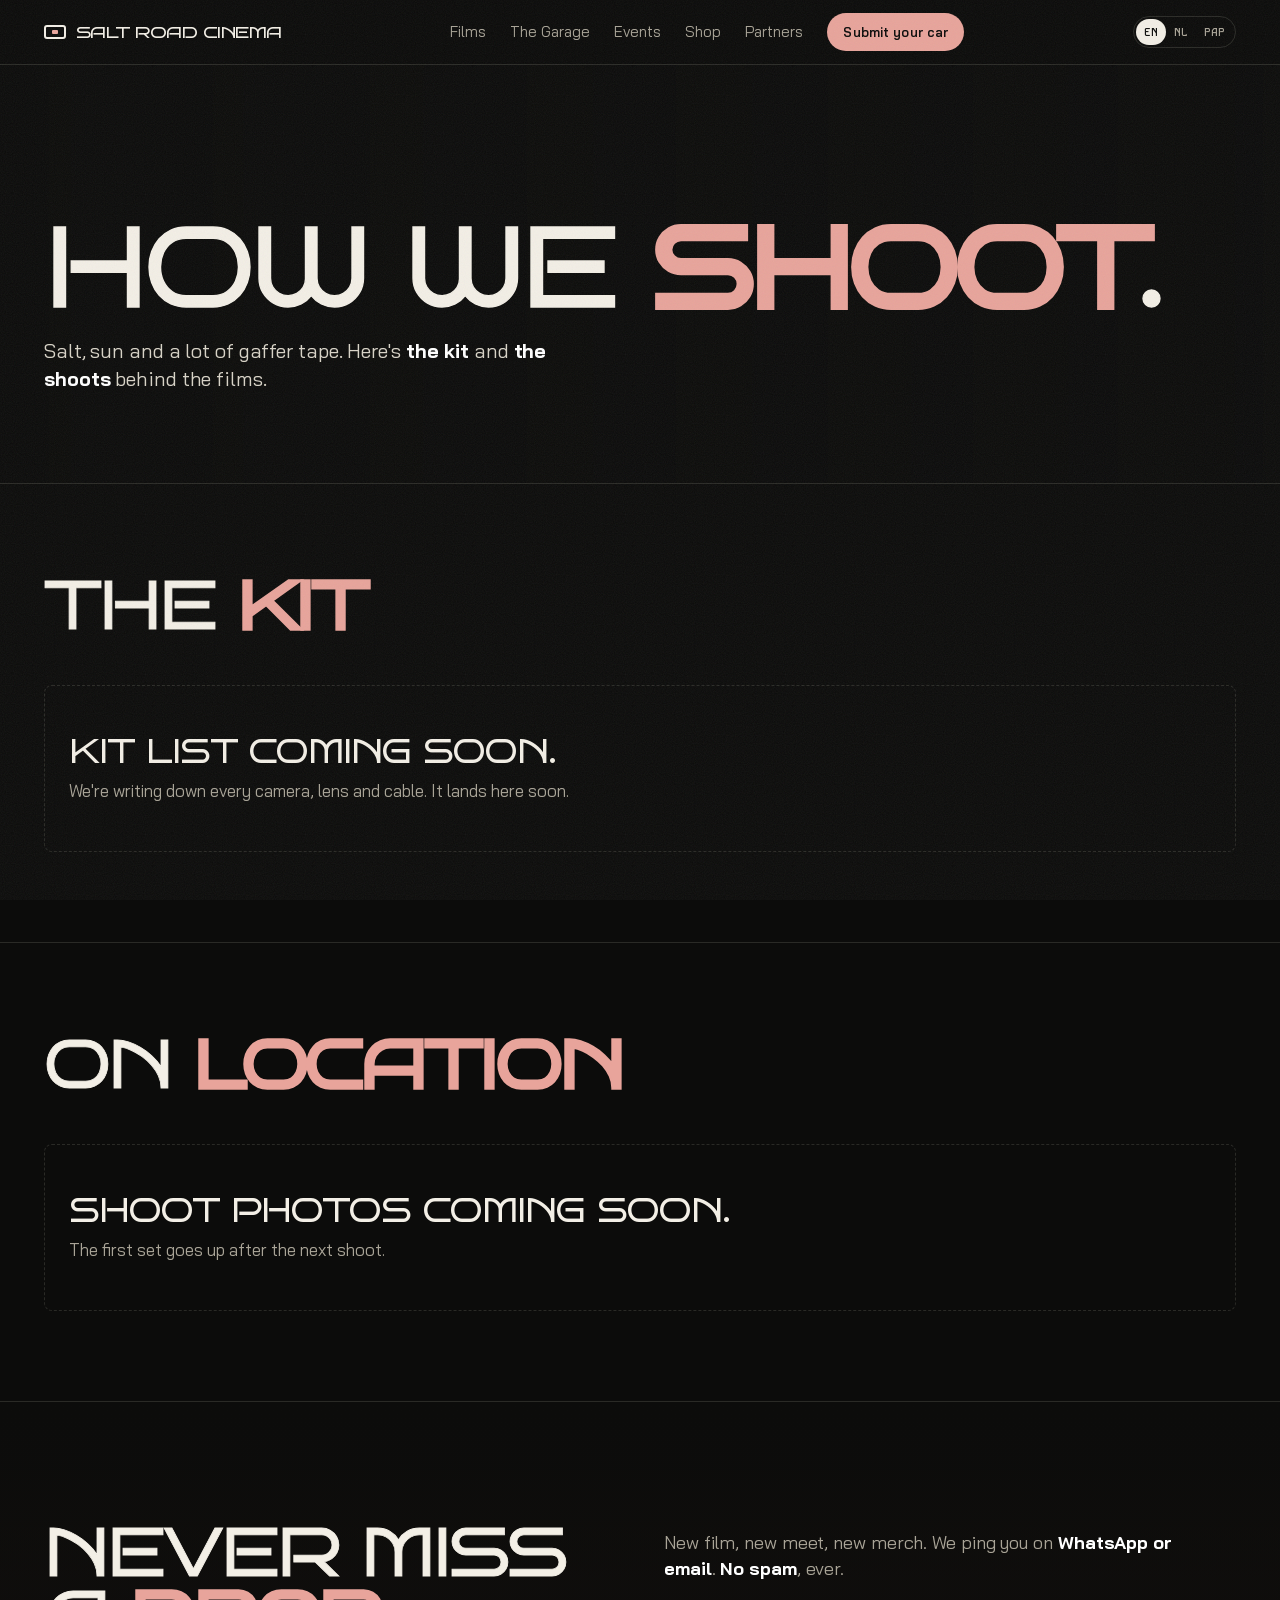
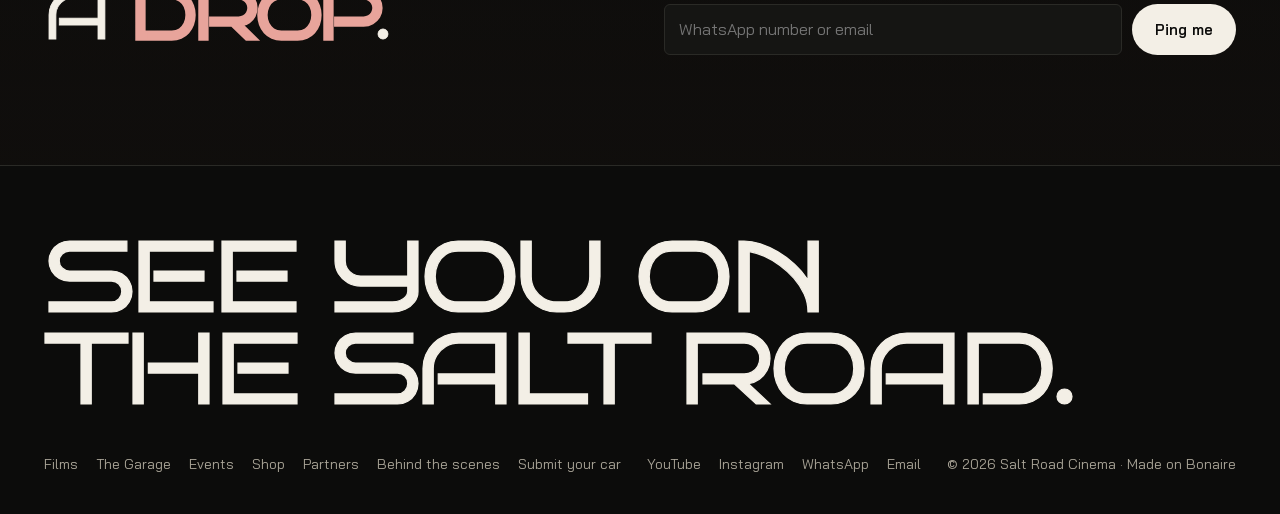
==== commit e52d594d: "Stock mood photos (Unsplash placeholders) on hero, page heads, partner + sign-up bands Co-Authored-B" ====
--- a/behind-the-scenes.html
+++ b/behind-the-scenes.html
@@ -14,7 +14,7 @@
 <body data-page="bts">
 <div data-shell="nav"></div>
 
-<header class="page-head"><div class="wrap">
+<header class="page-head" data-bg="bts"><div class="wrap">
   <h1 data-i18n-html="bts.h1"></h1>
   <p class="sub" data-i18n="bts.sub"></p>
 </div></header>
@@ -47,6 +47,7 @@
 <script src="assets/i18n.js"></script>
 <script src="assets/i18n/bts.js"></script>
 <script src="data/gear.js"></script>
+<script src="data/images.js"></script>
 <script src="assets/shell.js"></script>
 <script src="assets/bts.js"></script>
 </body>
--- a/assets/styles.css
+++ b/assets/styles.css
@@ -254,3 +254,27 @@
 .btn,.chip,.tier,input,select,textarea,button{font-family:var(--wide)}
 .btn{font-weight:600;letter-spacing:.01em}
 h4,.part h4{font-family:var(--wide);font-weight:700}
+
+/* tighter type + weight (Bruno has one weight; stroke adds heft) */
+h1,h2,.hero h1,.page-head h1,.subi-hero h1,footer .big{letter-spacing:-.045em;line-height:.9;-webkit-text-stroke:.012em currentColor;paint-order:stroke fill}
+h3,.subi-band h3,.way h3,.tier h4,.card h3{letter-spacing:-.03em;line-height:1}
+h1 em,h2 em,footer .big em,h1 span,.subi-band h3 em{-webkit-text-stroke:.05em currentColor}
+.logo{letter-spacing:-.03em}
+body{line-height:1.45}
+p,.sub,.lead,.way p,.tier p,.card p,.part p{line-height:1.42}
+.sub,.lead{letter-spacing:-.005em}
+strong{font-weight:700;color:var(--salt)}
+.sub strong,.lead strong{color:#fff}
+
+/* graded mood backgrounds */
+.has-bg{position:relative;isolation:isolate;background-color:var(--asphalt)}
+.has-bg::before{content:"";position:absolute;inset:0;z-index:-2;background:var(--bg-l) center/cover no-repeat;filter:saturate(.85) contrast(1.05)}
+@media(max-width:700px){.has-bg::before{background-image:var(--bg-s)}}
+.has-bg::after{content:"";position:absolute;inset:0;z-index:-1;pointer-events:none;
+  background:linear-gradient(90deg,rgba(12,12,11,.9) 0%,rgba(12,12,11,.6) 45%,rgba(12,12,11,.2) 100%),linear-gradient(180deg,rgba(12,12,11,.1) 40%,var(--asphalt) 100%)}
+.page-head.has-bg{padding:150px 0 90px}
+@media(max-width:600px){.page-head.has-bg{padding:110px 0 64px}}
+.signup.has-bg::after{background:linear-gradient(180deg,var(--asphalt) 0%,rgba(12,12,11,.55) 35%,rgba(12,12,11,.7) 100%)}
+.hero-bg.has-bg::before{filter:saturate(1) contrast(1.1) brightness(1.15)}
+.hero-bg.has-bg::after{background:linear-gradient(90deg,rgba(12,12,11,.78) 0%,rgba(12,12,11,.3) 60%,rgba(12,12,11,.05) 100%),linear-gradient(180deg,rgba(12,12,11,0) 50%,var(--asphalt) 100%)}
+.hero-bg.has-bg{position:absolute}
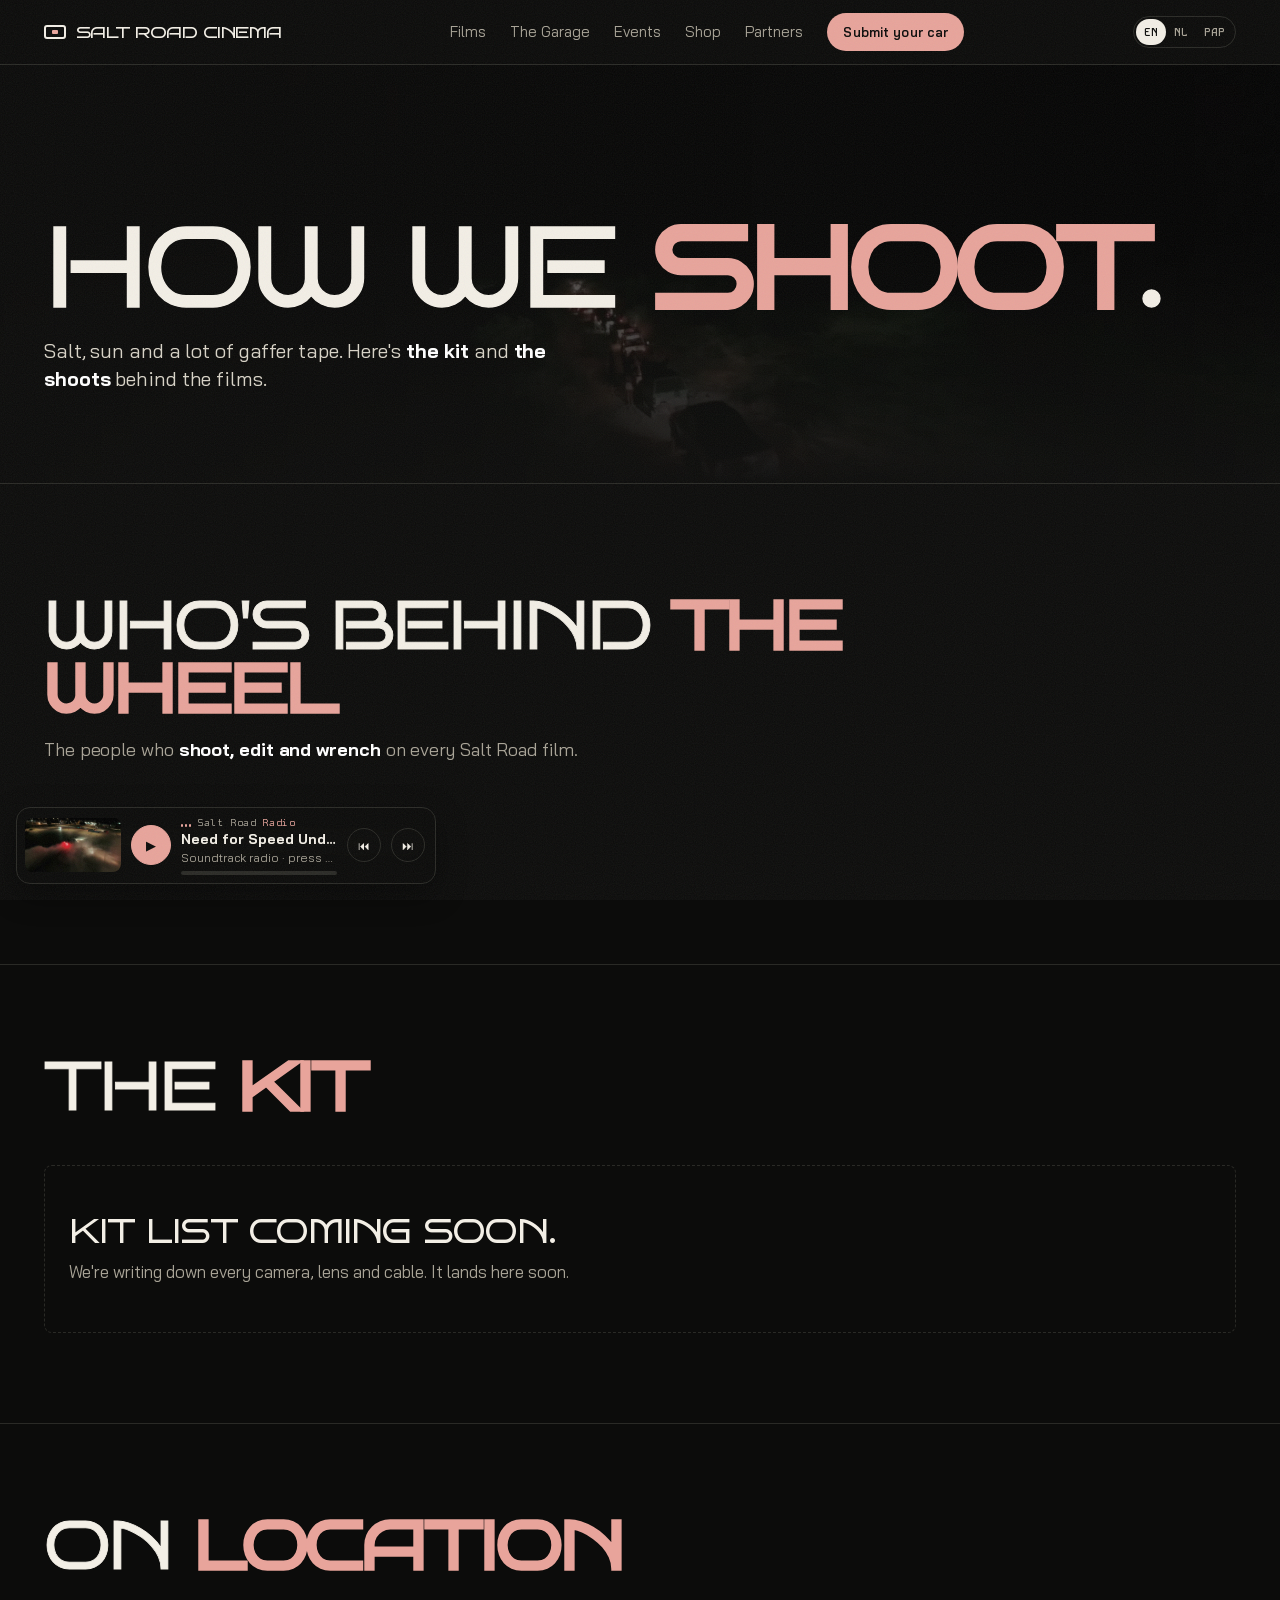
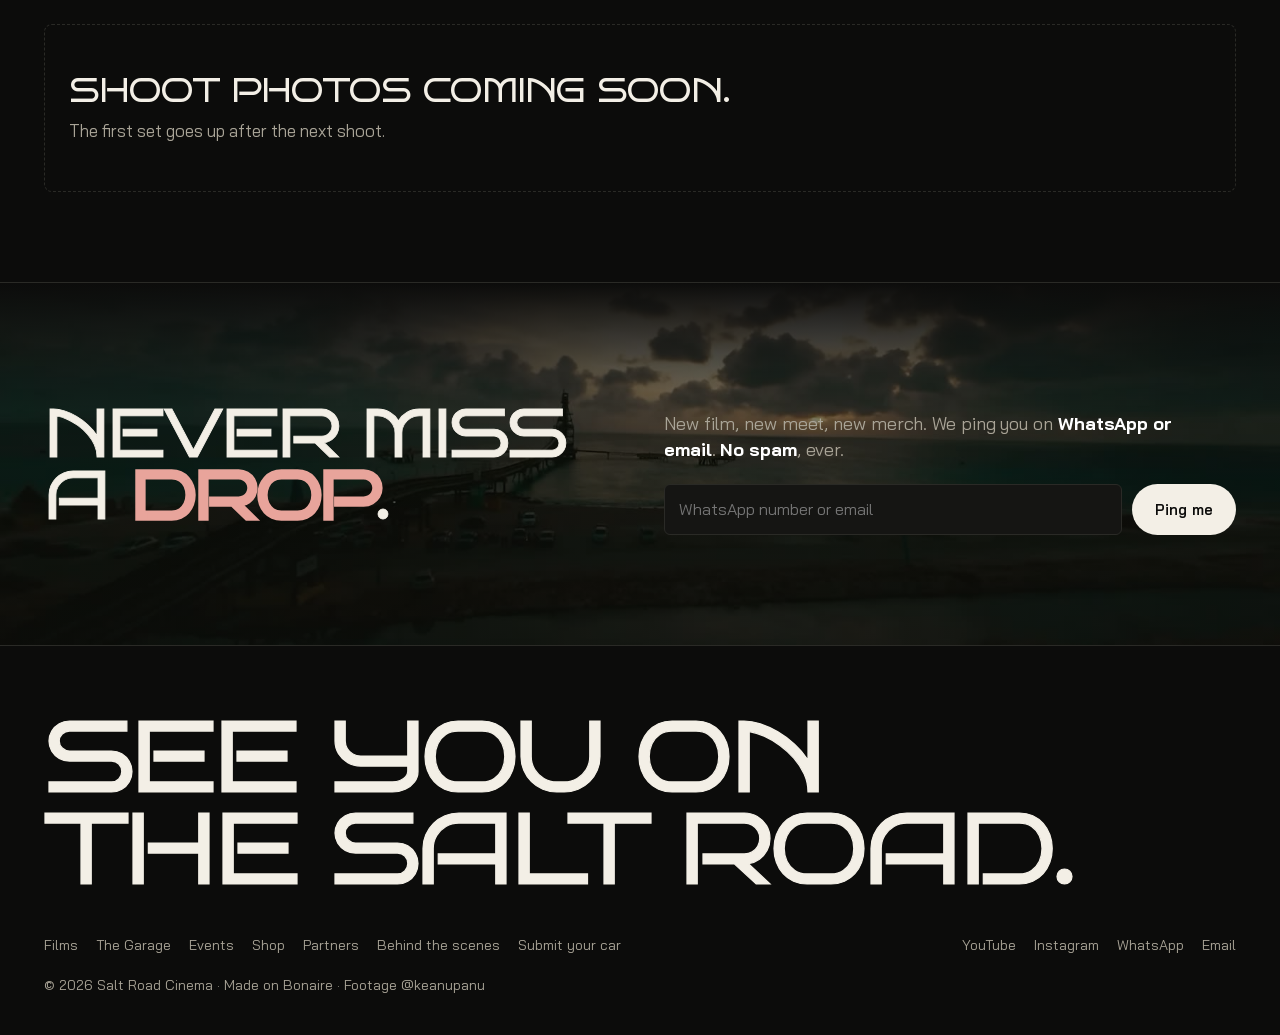
==== commit 374da42a: "Mirror links to Behind the scenes (hover glow + caption); crew section on the BTS page (data/gear.js" ====
--- a/behind-the-scenes.html
+++ b/behind-the-scenes.html
@@ -20,6 +20,11 @@
 </div></header>
 
 <main>
+  <section id="crew"><div class="wrap">
+    <div class="head reveal"><div><h2 data-i18n-html="bts.crew.h"></h2><p class="sub" data-i18n="bts.crew.sub"></p></div></div>
+    <div id="crew-body" class="crew-grid"></div>
+  </div></section>
+
   <section id="gear"><div class="wrap">
     <div class="head reveal"><h2 data-i18n-html="bts.gear.h"></h2></div>
     <div id="gear-body"></div>
--- a/assets/styles.css
+++ b/assets/styles.css
@@ -129,7 +129,7 @@
 .subi-hero .grid{display:grid;grid-template-columns:1fr 1fr;gap:48px;align-items:end}
 @media(max-width:860px){.subi-hero .grid{grid-template-columns:1fr}}
 .subi-hero h1{font-weight:900;font-stretch:125%;font-size:clamp(52px,10vw,150px);line-height:.88;letter-spacing:-.03em;text-transform:uppercase}
-.subi-hero h1 span{color:var(--rally);-webkit-text-stroke:1px #4f6fe0}
+.subi-hero h1 span{color:#d8443e;-webkit-text-stroke:1px #ef6a60}
 .spec{display:grid;grid-template-columns:repeat(2,1fr);gap:1px;background:var(--line);border:1px solid var(--line);border-radius:6px;overflow:hidden;margin-top:28px}
 .spec div{background:var(--asphalt);padding:14px 16px}
 .spec span{display:block;font-family:var(--mono);font-size:11px;color:var(--salt-dim);text-transform:uppercase;letter-spacing:.06em}
@@ -278,3 +278,61 @@
 .hero-bg.has-bg::before{filter:saturate(1) contrast(1.1) brightness(1.15)}
 .hero-bg.has-bg::after{background:linear-gradient(90deg,rgba(12,12,11,.78) 0%,rgba(12,12,11,.3) 60%,rgba(12,12,11,.05) 100%),linear-gradient(180deg,rgba(12,12,11,0) 50%,var(--asphalt) 100%)}
 .hero-bg.has-bg{position:absolute}
+
+/* Salt Road Radio button */
+.radio-btn{position:fixed;left:16px;bottom:16px;z-index:60;display:flex;align-items:center;gap:9px;padding:10px 16px 10px 12px;border-radius:99px;border:1px solid var(--line);background:rgba(12,12,11,.85);backdrop-filter:blur(8px);color:var(--salt);font:600 13px var(--wide);cursor:pointer;transition:border-color .2s}
+.radio-btn:hover,.radio-btn.on{border-color:var(--pan)}
+.radio-btn .eq{display:flex;align-items:flex-end;gap:2px;height:14px}
+.radio-btn .eq i{width:3px;background:var(--pan);border-radius:1px;height:40%}
+.radio-btn.on .eq i{animation:eq .9s infinite ease-in-out}
+.radio-btn.on .eq i:nth-child(2){animation-delay:.2s}.radio-btn.on .eq i:nth-child(3){animation-delay:.45s}
+@keyframes eq{0%,100%{height:25%}50%{height:100%}}
+@media(prefers-reduced-motion:reduce){.radio-btn.on .eq i{animation:none;height:70%}}
+
+/* Salt Road Radio dock (riflex-style) */
+.radio-btn{display:none}
+.dock{position:fixed;left:16px;bottom:16px;z-index:60;display:flex;align-items:center;gap:10px;padding:8px 10px 8px 8px;max-width:min(420px,calc(100vw - 32px));border-radius:14px;border:1px solid var(--line);background:rgba(12,12,11,.9);backdrop-filter:blur(10px);box-shadow:0 10px 30px rgba(0,0,0,.45);transition:border-color .2s}
+.dock.on{border-color:rgba(232,164,155,.55)}
+.dock-cover{width:48px;height:48px;border-radius:8px;object-fit:cover;background:#1a1816;flex:none}
+.dock-info{min-width:0;flex:1;display:grid;gap:1px}
+.dock-label{display:flex;align-items:center;gap:6px;font:400 10px var(--mono);color:var(--salt-dim);letter-spacing:.06em}
+.dock-label em{font-style:normal;color:var(--pan)}
+.dock-title{font:700 14px var(--wide);white-space:nowrap;overflow:hidden;text-overflow:ellipsis}
+.dock-by{font-size:12px;color:var(--salt-dim);white-space:nowrap;overflow:hidden;text-overflow:ellipsis}
+.dock-bar{height:4px;border-radius:99px;background:var(--line);margin-top:4px;cursor:pointer;overflow:hidden}
+.dock-bar i{display:block;height:100%;width:0;background:linear-gradient(90deg,var(--rally),var(--pan))}
+.dock-btn{flex:none;width:34px;height:34px;display:grid;place-items:center;border-radius:50%;border:1px solid var(--line);background:none;color:var(--salt);font-size:12px;cursor:pointer;text-decoration:none}
+.dock-btn:hover{border-color:var(--pan);color:var(--pan)}
+.dock-pp{width:40px;height:40px;background:var(--pan);border-color:var(--pan);color:var(--asphalt);font-size:13px}
+.dock-pp:hover{color:var(--asphalt);filter:brightness(1.08)}
+.dock .eq{display:inline-flex;align-items:flex-end;gap:2px;height:10px}
+.dock .eq i{width:2px;height:35%;background:var(--pan);border-radius:1px}
+.dock.on .eq i{animation:eq .9s infinite ease-in-out}
+.dock.on .eq i:nth-child(2){animation-delay:.2s}.dock.on .eq i:nth-child(3){animation-delay:.45s}
+@keyframes eq{0%,100%{height:25%}50%{height:100%}}
+@media(max-width:480px){.dock{left:8px;right:8px;bottom:8px;max-width:none}.dock-prev{display:none}}
+@media(prefers-reduced-motion:reduce){.dock.on .eq i{animation:none;height:70%}}
+
+.dock{flex-wrap:wrap}
+.dock-full{flex:none;border:1px solid var(--line);background:none;color:var(--salt);font:600 11px var(--wide);border-radius:99px;padding:7px 10px;cursor:pointer;white-space:nowrap}
+.dock-full:hover{border-color:#1db954;color:#1db954}
+.dock.sp{width:min(420px,calc(100vw - 32px))}
+.dock.sp>:not(.dock-sp){display:none}
+.dock-sp{width:100%;display:grid;gap:8px}
+.dock-sp-head{display:flex;justify-content:space-between;align-items:center;gap:10px}
+.dock-back{border:1px solid var(--line);background:none;color:var(--salt-dim);font:600 11px var(--wide);border-radius:99px;padding:5px 10px;cursor:pointer}
+.dock-back:hover{color:var(--salt);border-color:var(--salt-dim)}
+.dock-sp-frame iframe{display:block;width:100%;height:152px;border:0;border-radius:10px}
+.dock-sp-note{font-size:11px;color:var(--salt-dim)}
+@media(max-width:480px){.dock.sp{width:auto}.dock-full{padding:6px 8px}}
+.dock-label{white-space:nowrap}.dock{min-width:min(380px,calc(100vw - 32px))}
+
+/* radio v3: YouTube mini video in the dock */
+.dock-video{position:relative;width:96px;height:54px;flex:none;border-radius:8px;overflow:hidden;background:#000}
+.dock-video iframe,.dock-video #dock-yt{position:absolute;inset:0;width:100%;height:100%;border:0}
+.dock-video .dock-cover{position:absolute;inset:0;width:100%;height:100%;border-radius:0}
+.dock.started .dock-video .dock-cover{display:none}
+@media(max-width:480px){.dock-video{width:80px;height:45px}}
+.car-photo .zone{fill:rgba(243,239,230,.06);stroke:rgba(243,239,230,.75)}
+.car-photo .zone:hover,.car-photo .zone.on{fill:rgba(243,239,230,.32);stroke:#fff;stroke-dasharray:0}
+.car-photo .zone.taken{fill:rgba(212,167,44,.35);stroke:var(--gold)}
--- a/assets/css/bts.css
+++ b/assets/css/bts.css
@@ -39,3 +39,15 @@
 .lb-nav{top:50%;transform:translateY(-50%)}
 .lb-prev{left:12px}.lb-next{right:12px}
 @media(max-width:600px){.lb-nav{top:auto;bottom:18px;transform:none}.lb-prev{left:calc(50% - 60px)}.lb-next{right:calc(50% - 60px)}}
+
+.crew-grid{display:grid;grid-template-columns:repeat(3,1fr);gap:16px}
+@media(max-width:860px){.crew-grid{grid-template-columns:1fr 1fr}}
+@media(max-width:560px){.crew-grid{grid-template-columns:1fr}}
+.crew-card{border:1px solid var(--line);border-radius:10px;padding:18px;background:var(--asphalt-2);display:grid;gap:6px}
+.crew-photo{aspect-ratio:4/5;border-radius:8px;overflow:hidden;background:linear-gradient(160deg,#241c19,#0f0e0d);display:grid;place-items:center;margin-bottom:8px}
+.crew-photo img{width:100%;height:100%;object-fit:cover}
+.crew-photo span{font:400 56px var(--display);color:var(--pan)}
+.crew-card h3{font-size:22px}
+.crew-role{font-family:var(--mono);font-size:12px;color:var(--pan)}
+.crew-card p{color:var(--salt-dim);font-size:15px}
+.crew-card a{color:var(--salt);font-weight:600;font-size:14px}
